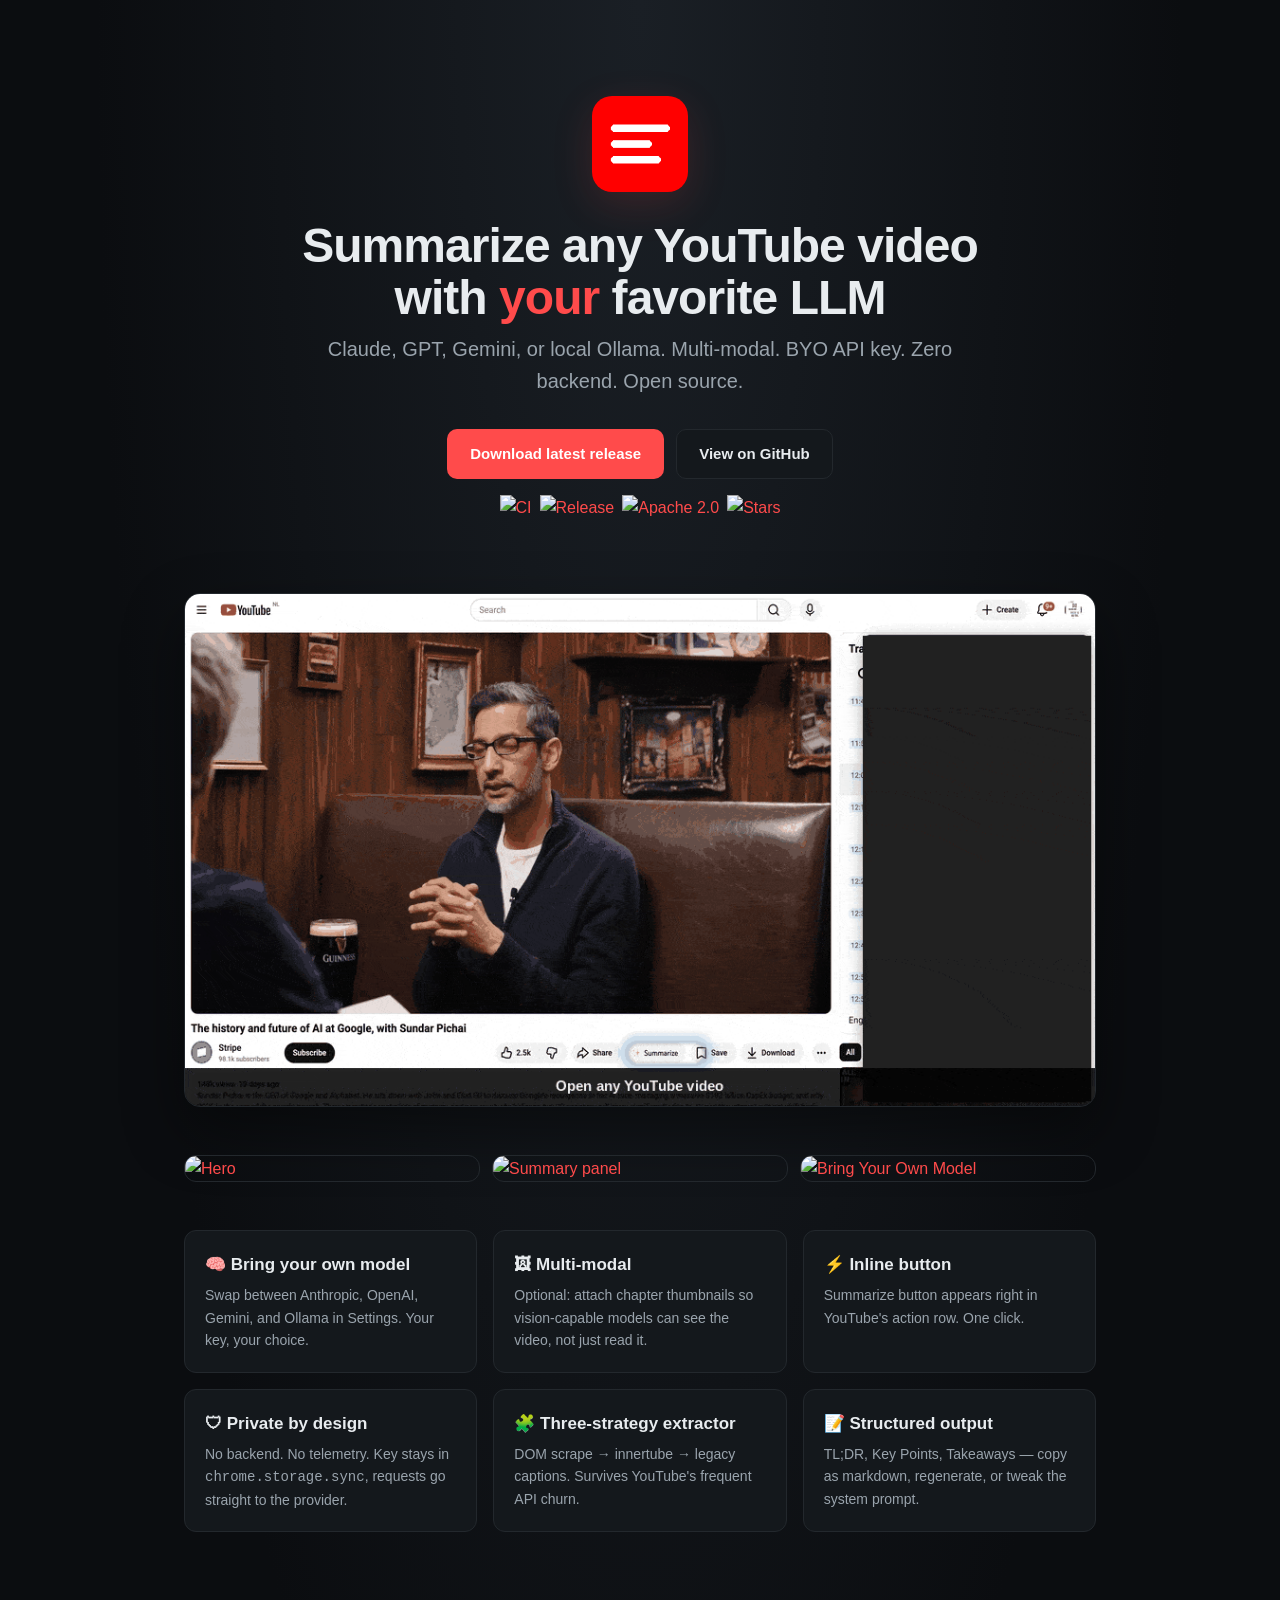
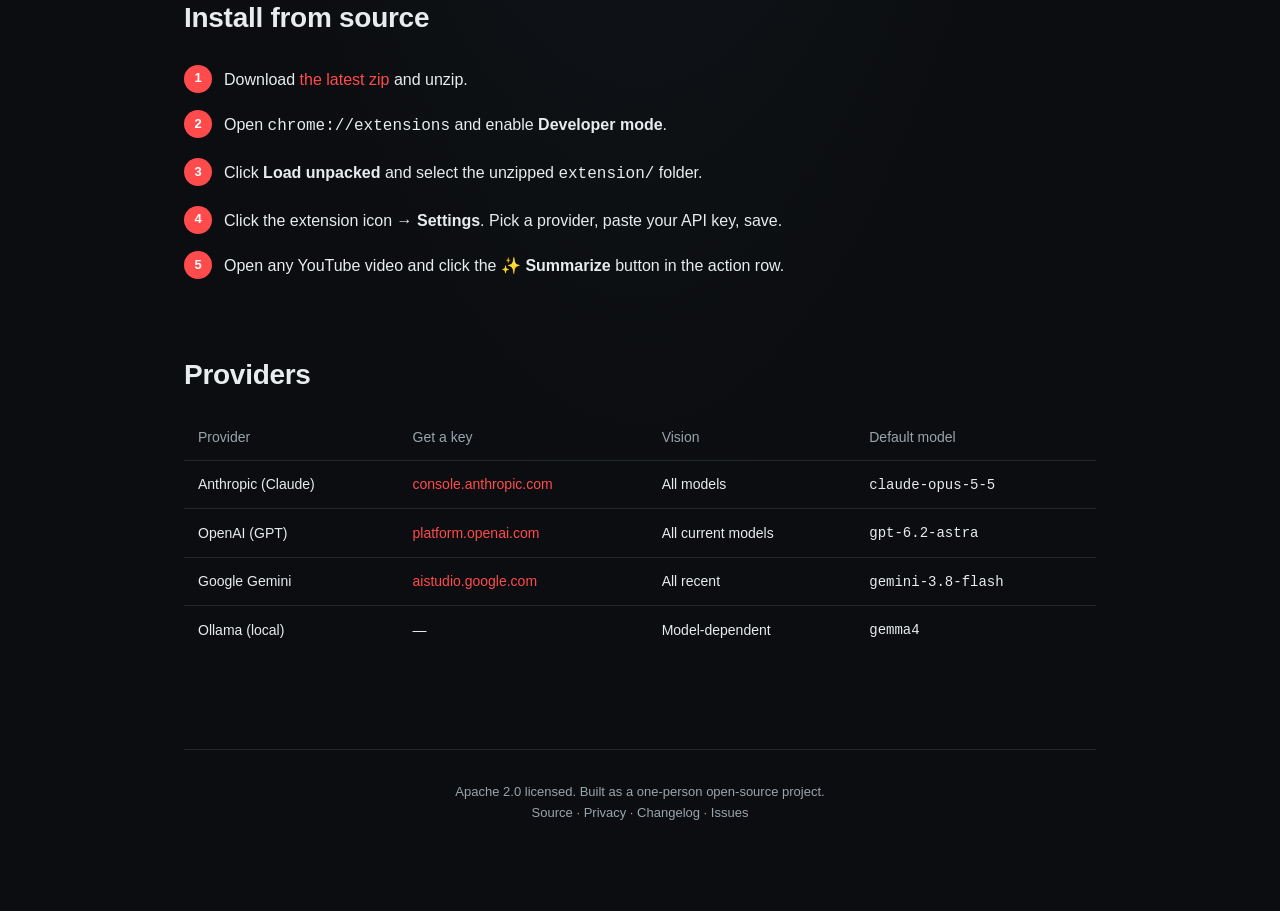
==== docs/index.html @ 7f12a640 "Add README, changelog, privacy policy, store listing and docs site Co-Authored-By: Claude Opus 5.5 <" ====
<!doctype html>
<html lang="en">
<head>
<meta charset="utf-8">
<title>Vidigest YouTube Summarizer — Summarize YouTube videos with Claude, GPT, Gemini, or Ollama</title>
<meta name="viewport" content="width=device-width, initial-scale=1">
<meta name="description" content="Chrome extension that summarizes YouTube videos with your choice of LLM — Claude, GPT, Gemini, or local Ollama. Multi-modal, BYO API key, zero backend.">
<meta property="og:title" content="Vidigest YouTube Summarizer">
<meta property="og:description" content="Summarize any YouTube video with Claude, GPT, Gemini, or local Ollama. Multi-modal. BYO key. Zero backend.">
<meta property="og:type" content="website">
<meta property="og:url" content="https://ebcodev.github.io/vidigest-youtube-summarizer/">
<link rel="icon" type="image/png" href="icon48.png">
<style>
  :root {
    --bg: #0b0d10;
    --fg: #e8ecef;
    --muted: #9aa4ad;
    --accent: #ff4b4b;
    --card: #14181c;
    --border: #23282d;
  }
  * { box-sizing: border-box; }
  html, body { margin: 0; padding: 0; }
  body {
    background: radial-gradient(ellipse at top, #1a1f25 0%, var(--bg) 60%);
    color: var(--fg);
    font: 16px/1.6 -apple-system, BlinkMacSystemFont, "Segoe UI", Roboto, Helvetica, Arial, sans-serif;
    min-height: 100vh;
  }
  a { color: var(--accent); text-decoration: none; }
  a:hover { text-decoration: underline; }
  .wrap { max-width: 960px; margin: 0 auto; padding: 48px 24px 96px; }
  header { text-align: center; padding: 48px 0 24px; }
  header img.logo { width: 96px; height: 96px; border-radius: 20px; box-shadow: 0 12px 40px rgba(255,75,75,0.15); }
  h1 { font-size: 48px; margin: 20px 0 8px; letter-spacing: -0.02em; line-height: 1.1; }
  h1 span.accent { color: var(--accent); }
  .tagline { font-size: 20px; color: var(--muted); margin: 0 auto 32px; max-width: 640px; }
  .cta-row { display: flex; gap: 12px; justify-content: center; flex-wrap: wrap; margin-bottom: 12px; }
  .btn {
    display: inline-block;
    padding: 12px 22px;
    border-radius: 10px;
    font-weight: 600;
    font-size: 15px;
    border: 1px solid var(--border);
    transition: transform 0.1s ease, background 0.15s ease;
  }
  .btn:hover { transform: translateY(-1px); text-decoration: none; }
  .btn.primary { background: var(--accent); color: #fff; border-color: transparent; }
  .btn.primary:hover { background: #ff6060; }
  .btn.ghost { background: var(--card); color: var(--fg); }
  .btn.ghost:hover { background: #1b2025; }
  .badges { display: flex; gap: 8px; justify-content: center; flex-wrap: wrap; margin: 16px 0 0; }
  .badges img { height: 20px; }
  .demo {
    margin: 48px 0;
    border-radius: 16px;
    overflow: hidden;
    border: 1px solid var(--border);
    box-shadow: 0 24px 60px rgba(0,0,0,0.45);
  }
  .demo img { display: block; width: 100%; height: auto; }
  .shots {
    display: grid;
    grid-template-columns: repeat(auto-fit, minmax(280px, 1fr));
    gap: 12px;
    margin: 24px 0 48px;
  }
  .shots a {
    display: block;
    border-radius: 12px;
    overflow: hidden;
    border: 1px solid var(--border);
    transition: transform 0.15s ease, border-color 0.15s ease;
  }
  .shots a:hover {
    transform: translateY(-2px);
    border-color: var(--accent);
  }
  .shots img { display: block; width: 100%; height: auto; }
  .grid {
    display: grid;
    grid-template-columns: repeat(auto-fit, minmax(240px, 1fr));
    gap: 16px;
    margin: 48px 0;
  }
  .card {
    background: var(--card);
    border: 1px solid var(--border);
    border-radius: 12px;
    padding: 20px;
  }
  .card h3 { margin: 0 0 6px; font-size: 17px; }
  .card p { margin: 0; color: var(--muted); font-size: 14px; }
  .section-h { font-size: 28px; margin: 64px 0 16px; letter-spacing: -0.01em; }
  .providers {
    width: 100%;
    border-collapse: collapse;
    margin-top: 16px;
    font-size: 14px;
  }
  .providers th, .providers td {
    text-align: left;
    padding: 12px 14px;
    border-bottom: 1px solid var(--border);
  }
  .providers th { color: var(--muted); font-weight: 500; }
  .providers tr:last-child td { border-bottom: none; }
  ol.steps { counter-reset: s; list-style: none; padding: 0; }
  ol.steps li { counter-increment: s; padding: 10px 0 10px 40px; position: relative; color: var(--fg); }
  ol.steps li::before {
    content: counter(s);
    position: absolute; left: 0; top: 8px;
    width: 28px; height: 28px;
    border-radius: 50%;
    background: var(--accent); color: #fff;
    display: inline-flex; align-items: center; justify-content: center;
    font-weight: 600; font-size: 13px;
  }
  footer {
    margin-top: 96px;
    padding-top: 32px;
    border-top: 1px solid var(--border);
    color: var(--muted);
    font-size: 13px;
    text-align: center;
  }
  footer a { color: var(--muted); }
  footer a:hover { color: var(--fg); }
</style>
</head>
<body>
<div class="wrap">
  <header>
    <img class="logo" src="icon128.png" alt="">
    <h1>Summarize any YouTube video<br>with <span class="accent">your</span> favorite LLM</h1>
    <p class="tagline">Claude, GPT, Gemini, or local Ollama. Multi-modal. BYO API key. Zero backend. Open source.</p>
    <div class="cta-row">
      <a class="btn primary" href="https://github.com/ebcodev/vidigest-youtube-summarizer/releases/latest">Download latest release</a>
      <a class="btn ghost" href="https://github.com/ebcodev/vidigest-youtube-summarizer">View on GitHub</a>
    </div>
    <div class="badges">
      <a href="https://github.com/ebcodev/vidigest-youtube-summarizer/actions/workflows/ci.yml"><img src="https://github.com/ebcodev/vidigest-youtube-summarizer/actions/workflows/ci.yml/badge.svg" alt="CI"></a>
      <a href="https://github.com/ebcodev/vidigest-youtube-summarizer/releases/latest"><img src="https://img.shields.io/github/v/release/ebcodev/vidigest-youtube-summarizer?sort=semver" alt="Release"></a>
      <a href="https://github.com/ebcodev/vidigest-youtube-summarizer/blob/main/LICENSE"><img src="https://img.shields.io/badge/License-Apache_2.0-blue.svg" alt="Apache 2.0"></a>
      <a href="https://github.com/ebcodev/vidigest-youtube-summarizer/stargazers"><img src="https://img.shields.io/github/stars/ebcodev/vidigest-youtube-summarizer?style=social" alt="Stars"></a>
    </div>
  </header>

  <div class="demo">
    <img src="demo.gif" alt="Vidigest YouTube Summarizer in action" loading="lazy">
  </div>

  <div class="shots">
    <a href="https://raw.githubusercontent.com/ebcodev/vidigest-youtube-summarizer/main/store-assets/screenshots/screenshot-1-hero.png" target="_blank">
      <img src="https://raw.githubusercontent.com/ebcodev/vidigest-youtube-summarizer/main/store-assets/screenshots/screenshot-1-hero.png" alt="Hero" loading="lazy">
    </a>
    <a href="https://raw.githubusercontent.com/ebcodev/vidigest-youtube-summarizer/main/store-assets/screenshots/screenshot-2-summary.png" target="_blank">
      <img src="https://raw.githubusercontent.com/ebcodev/vidigest-youtube-summarizer/main/store-assets/screenshots/screenshot-2-summary.png" alt="Summary panel" loading="lazy">
    </a>
    <a href="https://raw.githubusercontent.com/ebcodev/vidigest-youtube-summarizer/main/store-assets/screenshots/screenshot-3-byom.png" target="_blank">
      <img src="https://raw.githubusercontent.com/ebcodev/vidigest-youtube-summarizer/main/store-assets/screenshots/screenshot-3-byom.png" alt="Bring Your Own Model" loading="lazy">
    </a>
  </div>

  <div class="grid">
    <div class="card"><h3>🧠 Bring your own model</h3><p>Swap between Anthropic, OpenAI, Gemini, and Ollama in Settings. Your key, your choice.</p></div>
    <div class="card"><h3>🖼 Multi-modal</h3><p>Optional: attach chapter thumbnails so vision-capable models can see the video, not just read it.</p></div>
    <div class="card"><h3>⚡ Inline button</h3><p>Summarize button appears right in YouTube's action row. One click.</p></div>
    <div class="card"><h3>🛡 Private by design</h3><p>No backend. No telemetry. Key stays in <code>chrome.storage.sync</code>, requests go straight to the provider.</p></div>
    <div class="card"><h3>🧩 Three-strategy extractor</h3><p>DOM scrape → innertube → legacy captions. Survives YouTube's frequent API churn.</p></div>
    <div class="card"><h3>📝 Structured output</h3><p>TL;DR, Key Points, Takeaways — copy as markdown, regenerate, or tweak the system prompt.</p></div>
  </div>

  <h2 class="section-h">Install from source</h2>
  <ol class="steps">
    <li>Download <a href="https://github.com/ebcodev/vidigest-youtube-summarizer/releases/latest">the latest zip</a> and unzip.</li>
    <li>Open <code>chrome://extensions</code> and enable <strong>Developer mode</strong>.</li>
    <li>Click <strong>Load unpacked</strong> and select the unzipped <code>extension/</code> folder.</li>
    <li>Click the extension icon → <strong>Settings</strong>. Pick a provider, paste your API key, save.</li>
    <li>Open any YouTube video and click the ✨ <strong>Summarize</strong> button in the action row.</li>
  </ol>

  <h2 class="section-h">Providers</h2>
  <table class="providers">
    <thead><tr><th>Provider</th><th>Get a key</th><th>Vision</th><th>Default model</th></tr></thead>
    <tbody>
      <tr><td>Anthropic (Claude)</td><td><a href="https://console.anthropic.com/settings/keys">console.anthropic.com</a></td><td>All models</td><td><code>claude-opus-5-5</code></td></tr>
      <tr><td>OpenAI (GPT)</td><td><a href="https://platform.openai.com/api-keys">platform.openai.com</a></td><td>All current models</td><td><code>gpt-6.2-astra</code></td></tr>
      <tr><td>Google Gemini</td><td><a href="https://aistudio.google.com/apikey">aistudio.google.com</a></td><td>All recent</td><td><code>gemini-3.8-flash</code></td></tr>
      <tr><td>Ollama (local)</td><td>—</td><td>Model-dependent</td><td><code>gemma4</code></td></tr>
    </tbody>
  </table>

  <footer>
    Apache 2.0 licensed. Built as a one-person open-source project.<br>
    <a href="https://github.com/ebcodev/vidigest-youtube-summarizer">Source</a> ·
    <a href="https://github.com/ebcodev/vidigest-youtube-summarizer/blob/main/PRIVACY.md">Privacy</a> ·
    <a href="https://github.com/ebcodev/vidigest-youtube-summarizer/blob/main/CHANGELOG.md">Changelog</a> ·
    <a href="https://github.com/ebcodev/vidigest-youtube-summarizer/issues">Issues</a>
  </footer>
</div>
</body>
</html>
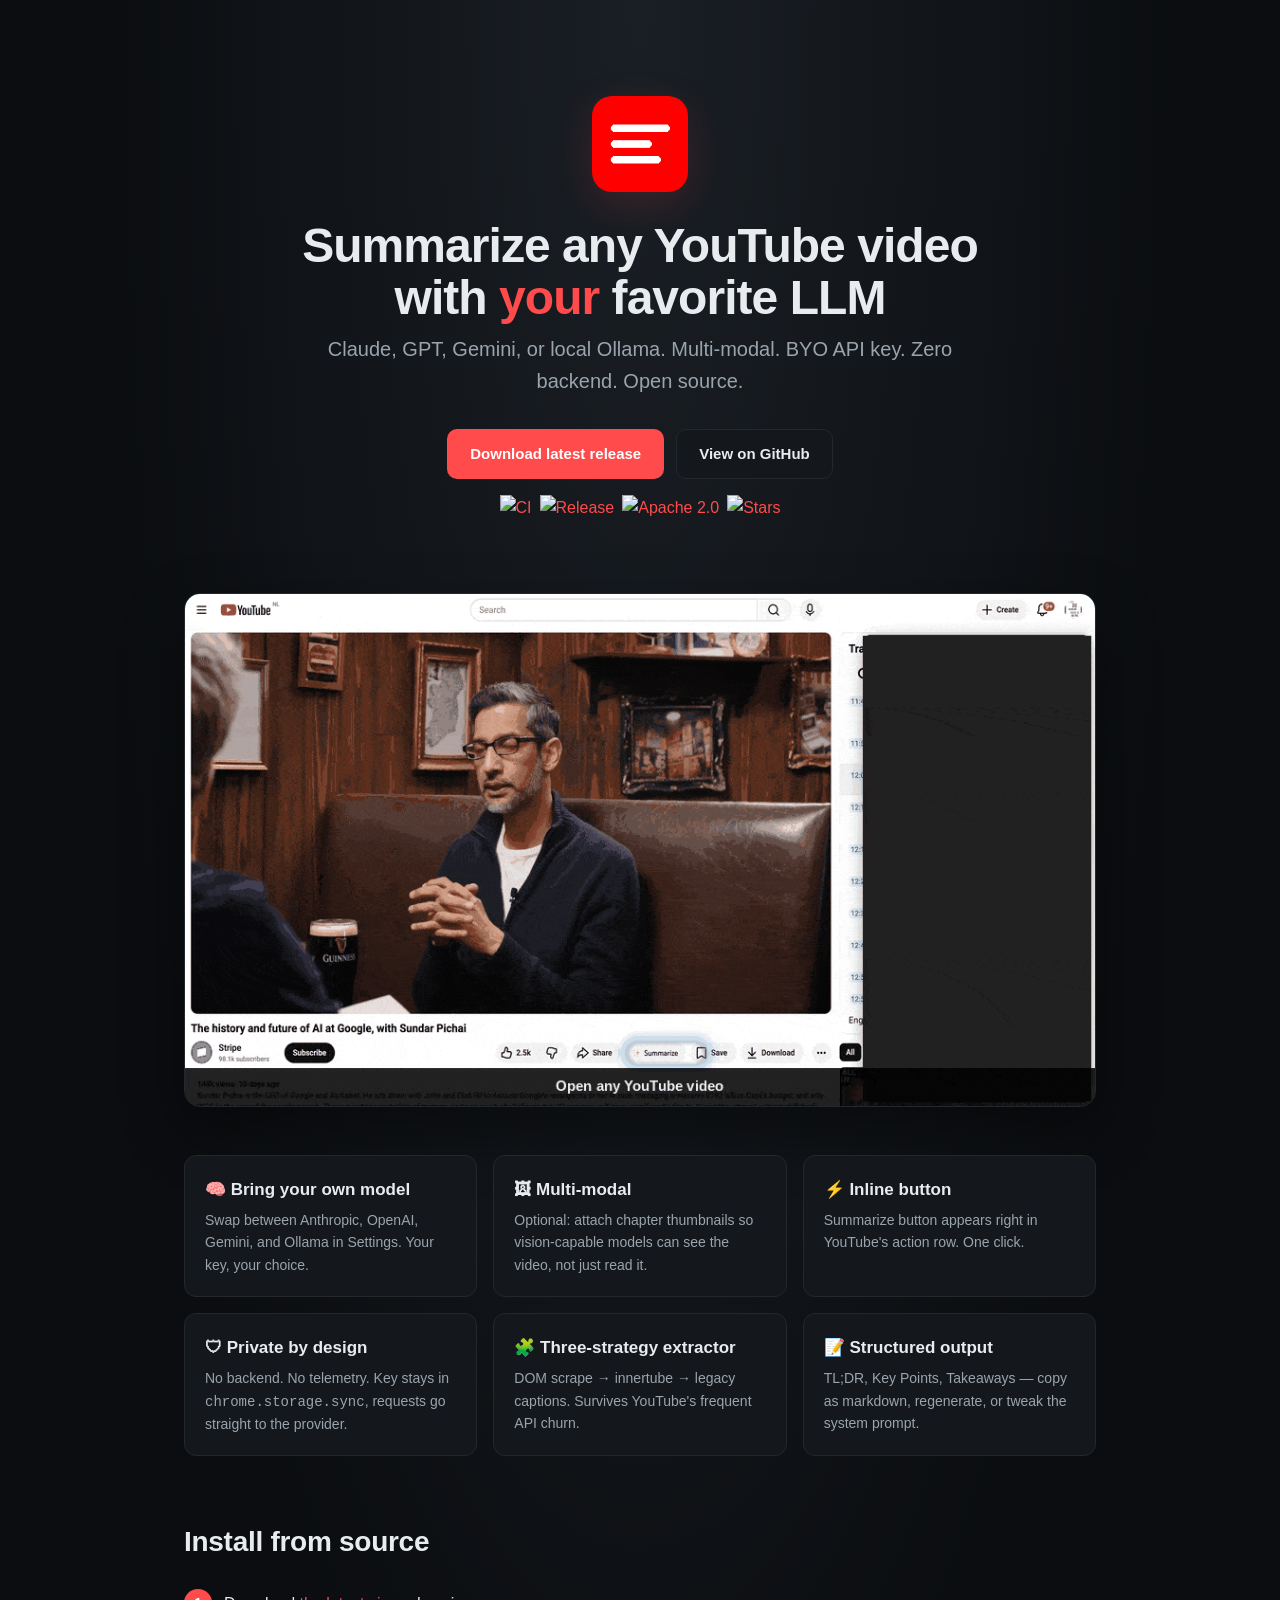
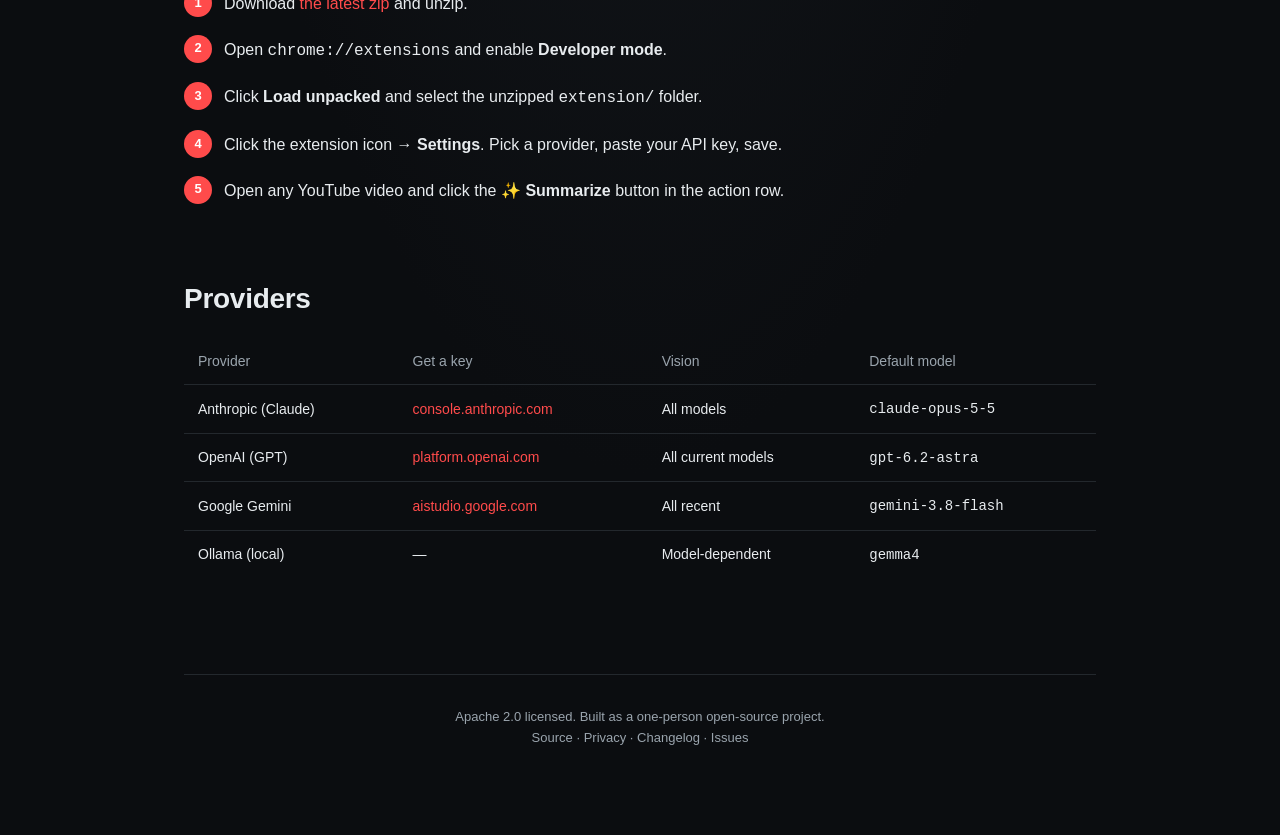
==== commit 5715ce35: "Remove store screenshots; keep only the demo GIF Deletes the three PNG screenshots and every referen" ====
--- a/docs/index.html
+++ b/docs/index.html
@@ -60,24 +60,6 @@
     box-shadow: 0 24px 60px rgba(0,0,0,0.45);
   }
   .demo img { display: block; width: 100%; height: auto; }
-  .shots {
-    display: grid;
-    grid-template-columns: repeat(auto-fit, minmax(280px, 1fr));
-    gap: 12px;
-    margin: 24px 0 48px;
-  }
-  .shots a {
-    display: block;
-    border-radius: 12px;
-    overflow: hidden;
-    border: 1px solid var(--border);
-    transition: transform 0.15s ease, border-color 0.15s ease;
-  }
-  .shots a:hover {
-    transform: translateY(-2px);
-    border-color: var(--accent);
-  }
-  .shots img { display: block; width: 100%; height: auto; }
   .grid {
     display: grid;
     grid-template-columns: repeat(auto-fit, minmax(240px, 1fr));
@@ -151,17 +133,6 @@
     <img src="demo.gif" alt="Vidigest YouTube Summarizer in action" loading="lazy">
   </div>
 
-  <div class="shots">
-    <a href="https://raw.githubusercontent.com/ebcodev/vidigest-youtube-summarizer/main/store-assets/screenshots/screenshot-1-hero.png" target="_blank">
-      <img src="https://raw.githubusercontent.com/ebcodev/vidigest-youtube-summarizer/main/store-assets/screenshots/screenshot-1-hero.png" alt="Hero" loading="lazy">
-    </a>
-    <a href="https://raw.githubusercontent.com/ebcodev/vidigest-youtube-summarizer/main/store-assets/screenshots/screenshot-2-summary.png" target="_blank">
-      <img src="https://raw.githubusercontent.com/ebcodev/vidigest-youtube-summarizer/main/store-assets/screenshots/screenshot-2-summary.png" alt="Summary panel" loading="lazy">
-    </a>
-    <a href="https://raw.githubusercontent.com/ebcodev/vidigest-youtube-summarizer/main/store-assets/screenshots/screenshot-3-byom.png" target="_blank">
-      <img src="https://raw.githubusercontent.com/ebcodev/vidigest-youtube-summarizer/main/store-assets/screenshots/screenshot-3-byom.png" alt="Bring Your Own Model" loading="lazy">
-    </a>
-  </div>
 
   <div class="grid">
     <div class="card"><h3>🧠 Bring your own model</h3><p>Swap between Anthropic, OpenAI, Gemini, and Ollama in Settings. Your key, your choice.</p></div>
